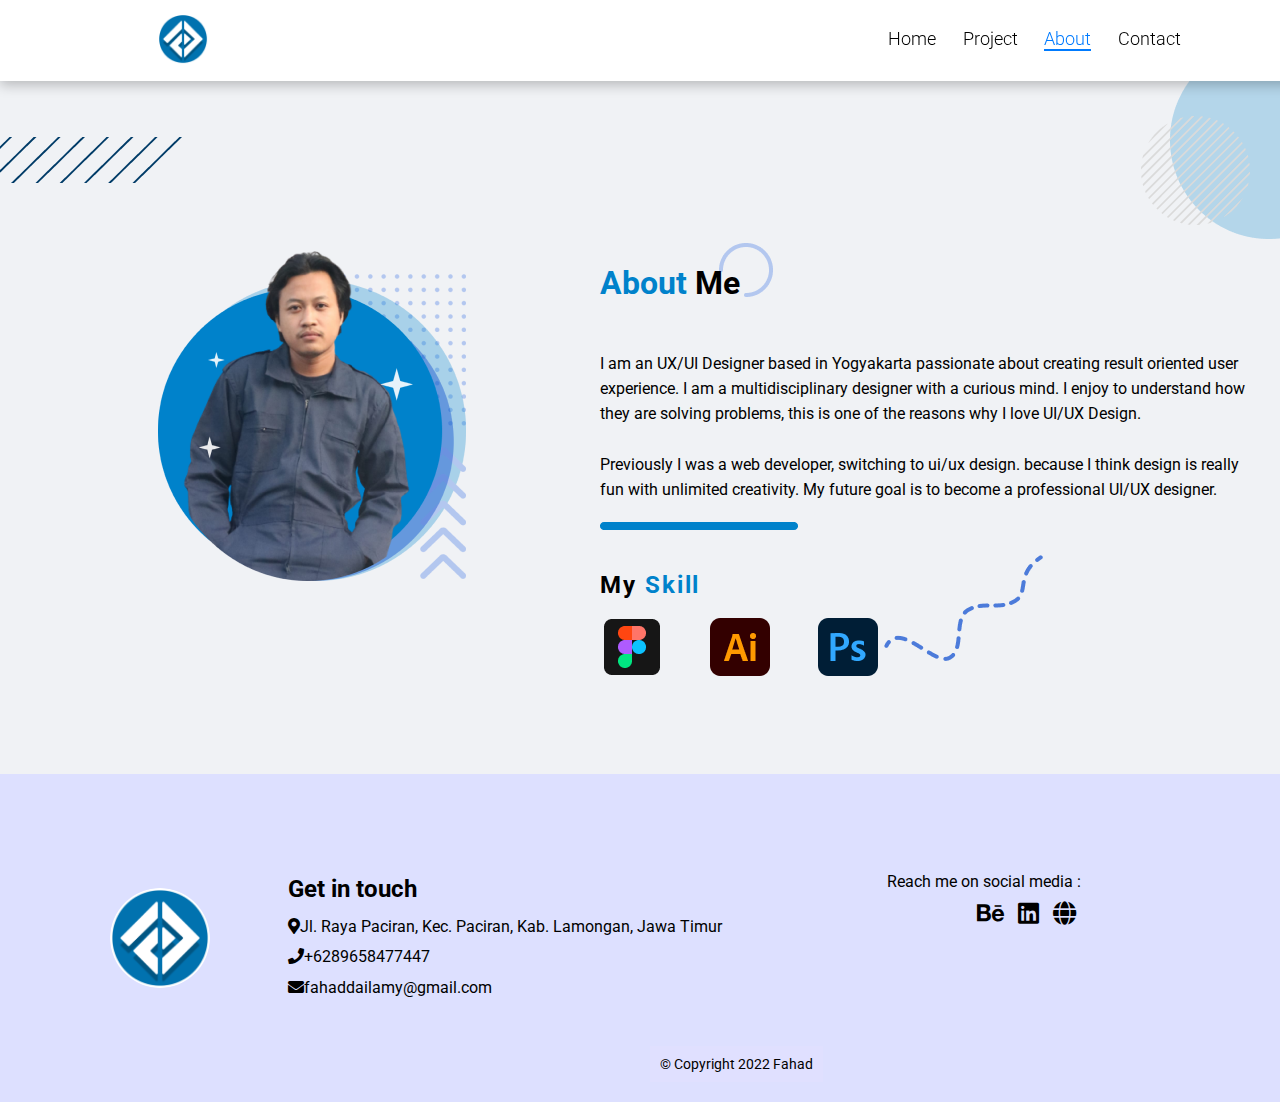
==== src/about.html @ e6c609c3 "initial commit for this portfolio website" ====
<!DOCTYPE html>
<html lang="en">
<head>
    <title>Fahad A. Dailamy</title>
    <link rel="icon" href="/assets/fahadlogo.png" type="image/x-icon">
    <link href="https://cdnjs.cloudflare.com/ajax/libs/font-awesome/5.15.3/css/all.min.css" rel="stylesheet"/>
    <link href='https://fonts.googleapis.com/css?family=Noto Sans' rel='stylesheet'>
    <link rel="stylesheet" href="https://cdn.jsdelivr.net/npm/swiper@8/swiper-bundle.min.css">
    <link href="https://fonts.googleapis.com/css2?family=Roboto:wght@400;700&amp;display=swap" rel="stylesheet"/>
    <link rel="stylesheet" href="/src/style/about.css"/>
</head>
<body>
    <div class="header">
        <div class="navbar">
            <a href="/index.html"><img alt="Logo" height="50" src="/assets/fahadlogo.png" width="50" /></a>
            <ul>
                <li><a href="/index.html">Home</a></li>
                <li><a href="/src/project.html"> Project </a></li>
                <li><a class="active" href="about.html"> About </a></li>
                <li><a href="/src/contact.html"> Contact </a></li>
            </ul>
        </div>
    </div>

    <div class="about-container">
        <div class="vector1"><img src="/assets/about-click/vector1.png" alt=""></div>
        <div class="ornament1"><img src="/assets/about-click/ornament1.png" alt=""></div>
        <div class="circle1"><img src="/assets/about-click/Mask group.png" alt=""></div>
        <div class="circle2"><img src="/assets/about-click/Group.png" alt=""></div>
        <div class="profile-img"><img src="/assets/about-click/Group 322 1.png" alt=""></div>
        <div class="text-section">
            <div class="ornament2"><img src="/assets/about-click/ornament2.png" alt=""></div>
            <h1><span>About</span> Me</h1>
            <p>I am an UX/UI Designer based in Yogyakarta passionate about creating result oriented user
                experience. I am a multidisciplinary designer with a curious mind. I enjoy to understand how
                they are solving problems, this is one of the reasons why I love UI/UX Design.
            <br>
            <br>
                Previously I was a web developer, switching to ui/ux design. because I think design is really
                fun with unlimited creativity. My future goal is to become a professional UI/UX designer.
            </p>
        </div>
        <div class="line"><img src="/assets/about-click/Group 268.png" alt=""></div>
        <div class="skill-section">
            <h1>My <span>Skill</span></h1>
            <div class="skill-list">
                <div class="skill-items"><img src="/assets/about-click/Figma.png" alt=""></div>
                <div class="skill-items"><img src="/assets/about-click/Adobe Illustrator.png" alt=""></div>
                <div class="skill-items"><img src="/assets/about-click/Adobe Photoshop.png" alt=""></div>
            </div>
        </div>
    </div>

    <div class="footer">
        <div class="contact-info">
            <img alt="Company logo" height="100" src="/assets/fahadlogo.png" width="100"/>
            <div class="contact-details">
                <h2> Get in touch </h2>
                <p><i class="fas fa-map-marker-alt"></i>Jl. Raya Paciran, Kec. Paciran, Kab. Lamongan, Jawa Timur</p>
                <p><i class="fas fa-phone"></i>+6289658477447</p>
                <p><i class="fas fa-envelope"></i>fahaddailamy@gmail.com</p>
            </div>
        </div>
        <div class="social-media">
            <p>Reach me on social media :</p>
            <div class="social-icons">
              <a href="#"><i class="fab fa-behance"></i></a>
              <a href="#"><i class="fab fa-linkedin"></i></a>
              <a href="#"><i class="fas fa-globe"></i></a>
            </div>
        </div>
        <div class="copyright"> © Copyright 2022 Fahad</div>
      </div>
</body>
</html>
---- src/style/about.css ----
body {
    margin: 0;
    font-family: 'Roboto', sans-serif;
    background-color: #f0f2f5;
    width: 100%;
    height: 1063px;
    overflow-x: hidden;
}
/* Header */
.navbar {
    display: flex;
    position: fixed;
    width: 100%;
    min-width: 800px;
    height: Hug (78px)px;
    padding: 12px 68px 12px 68px;
    gap: 0px;    
    justify-content: space-between;
    align-items: center;
    -webkit-backdrop-filter: blur(1px);
    backdrop-filter: blur(1px);
    /* padding: 20px 50px; */
    background-color: white;
    box-shadow: 0px 4px 12px 0px #0000003D;
    top: 0;
    z-index: 10;
}
.navbar img {
    padding-left: 10vh;
    height: 50px;
}
.navbar ul {
    list-style: none;
    display: flex;
    justify-content: space-evenly;
    margin-right: 10vh;
    padding-right: 70px;
    width: 327px;
    height: 25px;
    gap: 0px;
    opacity: 0px;    
}
.navbar ul li {
    margin-left: 20px;
    position: relative;
}

.navbar ul li a {
    text-decoration: none;
    color: black;
    font-size: 18px;
    font-weight: 300;
}
.navbar ul li a.active {
    color: #007bff;
    border-bottom: 2px solid #007bff;
}
.navbar ul li a:hover{
    color: #007bff;
    border-bottom: 2px solid #007bff;
}

/* End Navbar */
/* About Content */
.vector1 {
    position: absolute;
    width: 365px;
    height: 46px;
    top: 137px;
    left: 0px;
    gap: 0px;
    opacity: 0px;    
}

.ornament1 {
    position: absolute;
    width: 177.93px;
    height: 44.56px;
    top: 555px;
    left: 884px;
    gap: 0px;
    border: 4px 0px 0px 0px;
    opacity: 0px;    
}

.ornament2 {
    position: absolute;
    width: 50px;
    height: 50px;
    left: 119px;
    gap: 0px;
    border: 4px 0px 0px 0px;
    opacity: 0px;
    z-index: -1;    
}

.circle1 {
    position: absolute;
    width: 199px;
    height: 210px;
    top: 78px;
    right: -31px;
    gap: 0px;
    opacity: 0px;    
}
.circle2 {
    position: absolute;
    width: 109px;
    height: 109px;
    top: 116px;
    right: 30px;
    gap: 0px;
    opacity: 0px;    
}
.profile-img {
    position: absolute;
    width: 308px;
    height: 338px;
    top: 243px;
    left: 158px;
    gap: 0px;
    opacity: 0px; 
    transition: 0.3s ease-in-out;   
}
.profile-img:hover {
    filter: drop-shadow(0 0 25px #0043BC);
    transform: scale(1.1)translateY(-5px);
}
.text-section {
    position: absolute;
    width: Hug (662px)px;
    height: Hug (226px)px;
    top: 243px;
    left: 600px;
    gap: 24px;
    opacity: 0px;    
}
.text-section h1 {
    width: 182px;
    height: 65px;
    gap: 0px;
    opacity: 0px;    
}

.text-section h1 span{
    color: #0082CB;
}

.text-section p {
    width: 662px;
    height: 137px;    
    gap: 0px;
    opacity: 0px;
    font-family: Roboto;
    font-size: 16px;
    font-weight: 400;
    line-height: 25.2px;
    text-align: left;
    text-underline-position: from-font;
    text-decoration-skip-ink: none;
    color: #000000;        
}

.line {
    position: absolute;
    width: 198px;
    height: 8px;
    top: 515px;
    left: 600px;
    gap: 0px;
    border-radius: 12px 0px 0px 0px;
    opacity: 0px;    
}

.skill-section {
    position: absolute;
    width: Fixed (280px)px;
    height: Hug (116px)px;
    top: 555px;
    left: 600px;
    gap: 24px;
    opacity: 0px;    
}
.skill-section h1 {
    width: 280px;
    height: 28px;
    gap: 0px;
    opacity: 0px;
    font-family: Roboto;
    font-size: 24px;
    font-weight: 700;
    line-height: 28.13px;
    letter-spacing: 0.08em;
    text-align: left;
    text-underline-position: from-font;
    text-decoration-skip-ink: none;        
}
.skill-section h1 span {
    color: #0082CB;
}

.skill-list {
    display: flex;
    gap: 44px;
}

.skill-items {
    cursor: not-allowed;
}

.skill-items:hover {
    filter: drop-shadow(0 0 10px #0034BC);
    transform: scale(1.1)translateY(-5px);
}
/* End About Content */

.footer {
    position: absolute;
    left: 0px;
    bottom: 0;
    background-color: #DDE0FF;
    padding: 20px;
    display: flex;
    justify-content: space-between;
    align-items: center;
    width: 100%;
    height: 288px;
    top: 774px;
    gap: 0px;
    opacity: 0px;
}


.contact-info {
    margin-left: 10vh;
    display: flex;
    align-items: center;
    width: Hug (657px)px;
    height: Hug (142px)px;
    top: 30px;
    left: 68px;
    gap: 58px;
    opacity: 0px;
    
}

.contact-info img {
    border-radius: 50%;
    margin-right: 20px;
}

.contact-details {
    line-height: 1.6;
}

.contact-details h2 {
    margin: 0;
    font-size: 24px;
    font-weight: bold;
}

.contact-details p {
    margin: 5px 0;
    font-size: 16px;
}

.contact-details p i{
    gap: 5px;
    row-gap: 5px;
}

.social-media {
    position: absolute;
    text-align: right;
    width: Fixed (153px)px;
    height: Hug (52px)px;
    top: 100px;
    right: 239px;
    gap: 20px;
    opacity: 0px;    
}

.social-media p {
    margin: 0;
    font-size: 16px;
    font-weight: 400;
    line-height: 16.34px;
    text-align: center;
    text-underline-position: from-font;
    text-decoration-skip-ink: none;
}

.social-icons {
    border: none;
    padding-top: 10px;
}
.social-media a {
    margin: 0 5px;
    font-size: 24px;
    color: black;
    text-decoration: none;
    width: Hug (120px)px;
    height: Hug (24px)px;
    gap: 24px;
    opacity: 0px;
    
}

.footer .copyright {
    position: absolute;
    left: 650px;
    bottom: 20px;
    text-align: center;
    padding: 10px;
    background-color: #e0e0ff;
    font-size: 14px;
}
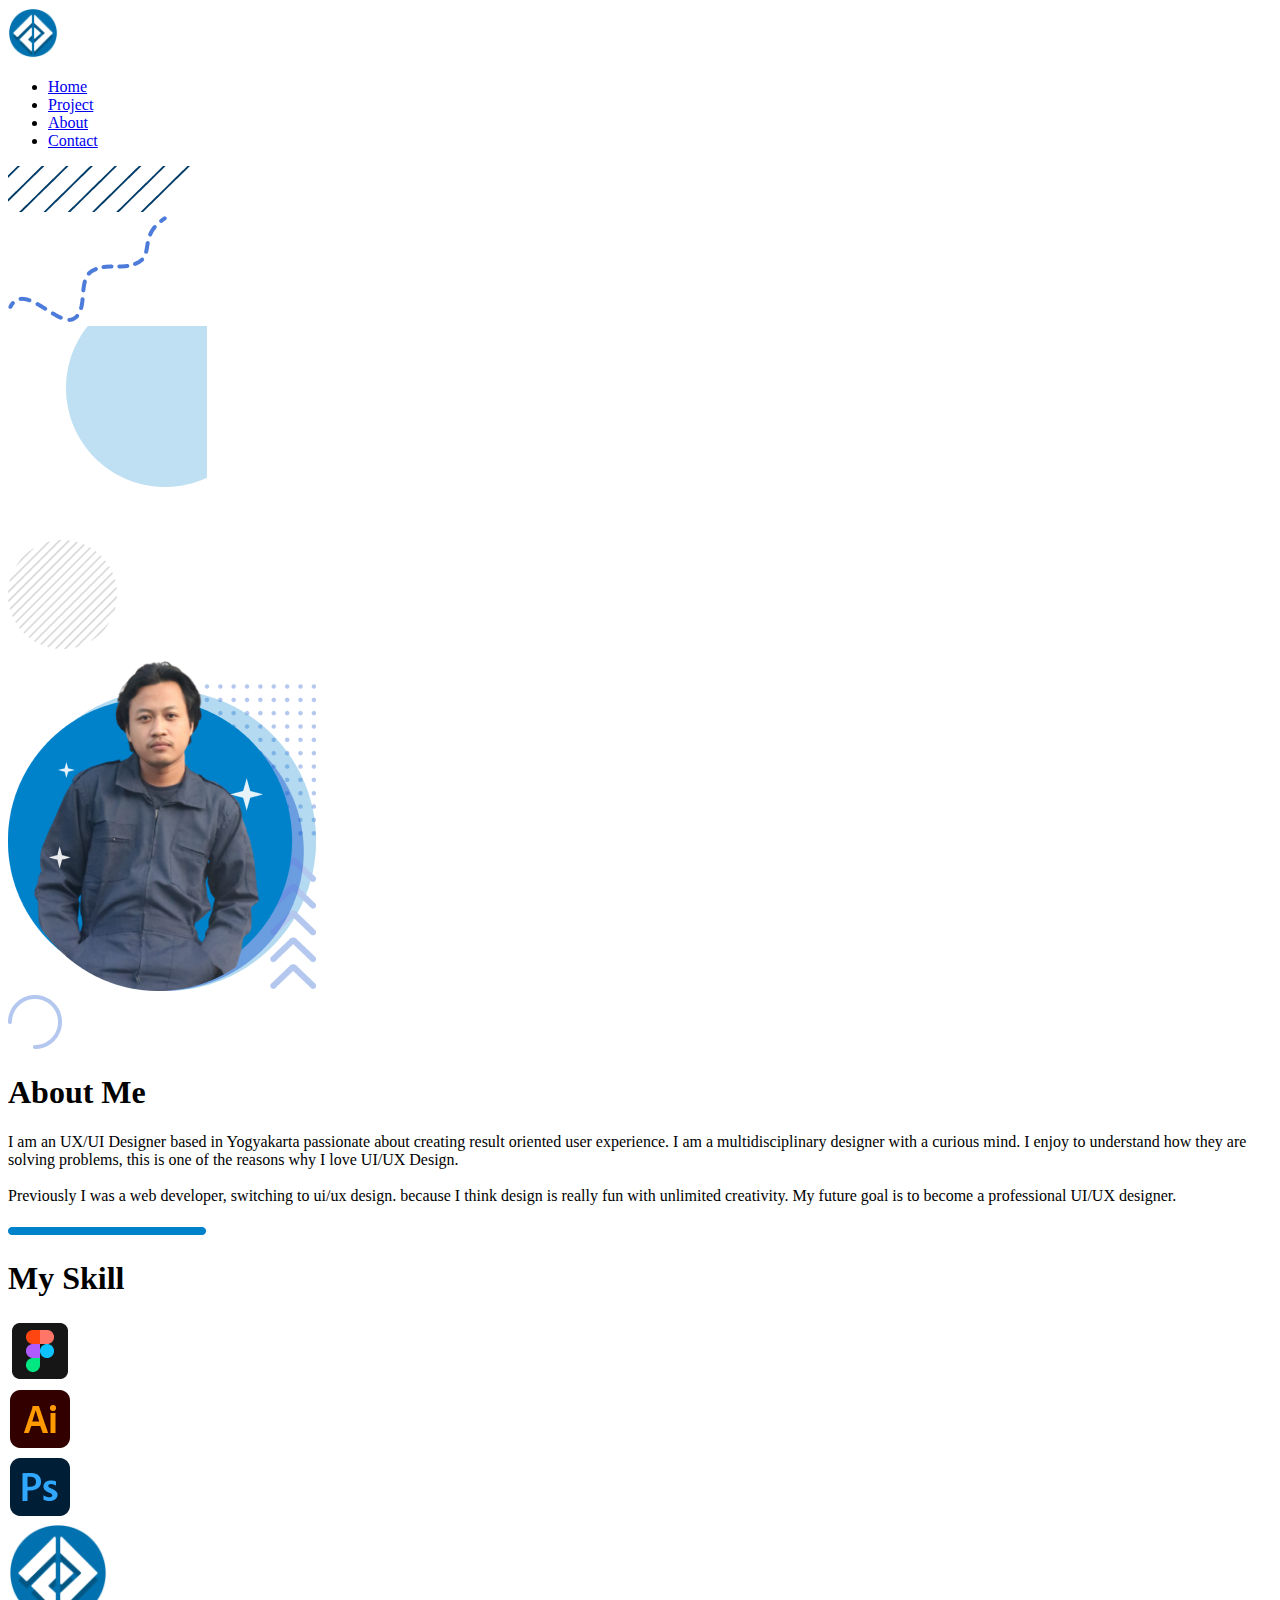
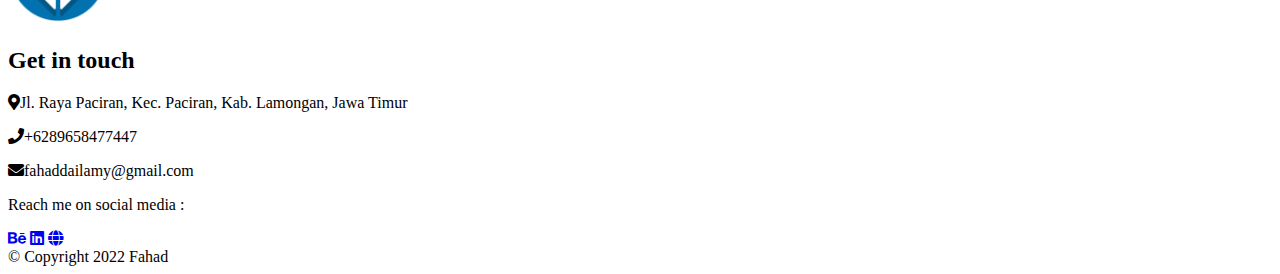
==== commit f254ebbe: "Update about.html" ====
--- a/src/about.html
+++ b/src/about.html
@@ -7,7 +7,7 @@
     <link href='https://fonts.googleapis.com/css?family=Noto Sans' rel='stylesheet'>
     <link rel="stylesheet" href="https://cdn.jsdelivr.net/npm/swiper@8/swiper-bundle.min.css">
     <link href="https://fonts.googleapis.com/css2?family=Roboto:wght@400;700&amp;display=swap" rel="stylesheet"/>
-    <link rel="stylesheet" href="/src/style/about.css"/>
+    <link rel="stylesheet" href="src/style/about.css"/>
 </head>
 <body>
     <div class="header">
@@ -72,4 +72,4 @@
         <div class="copyright"> © Copyright 2022 Fahad</div>
       </div>
 </body>
-</html>+</html>
